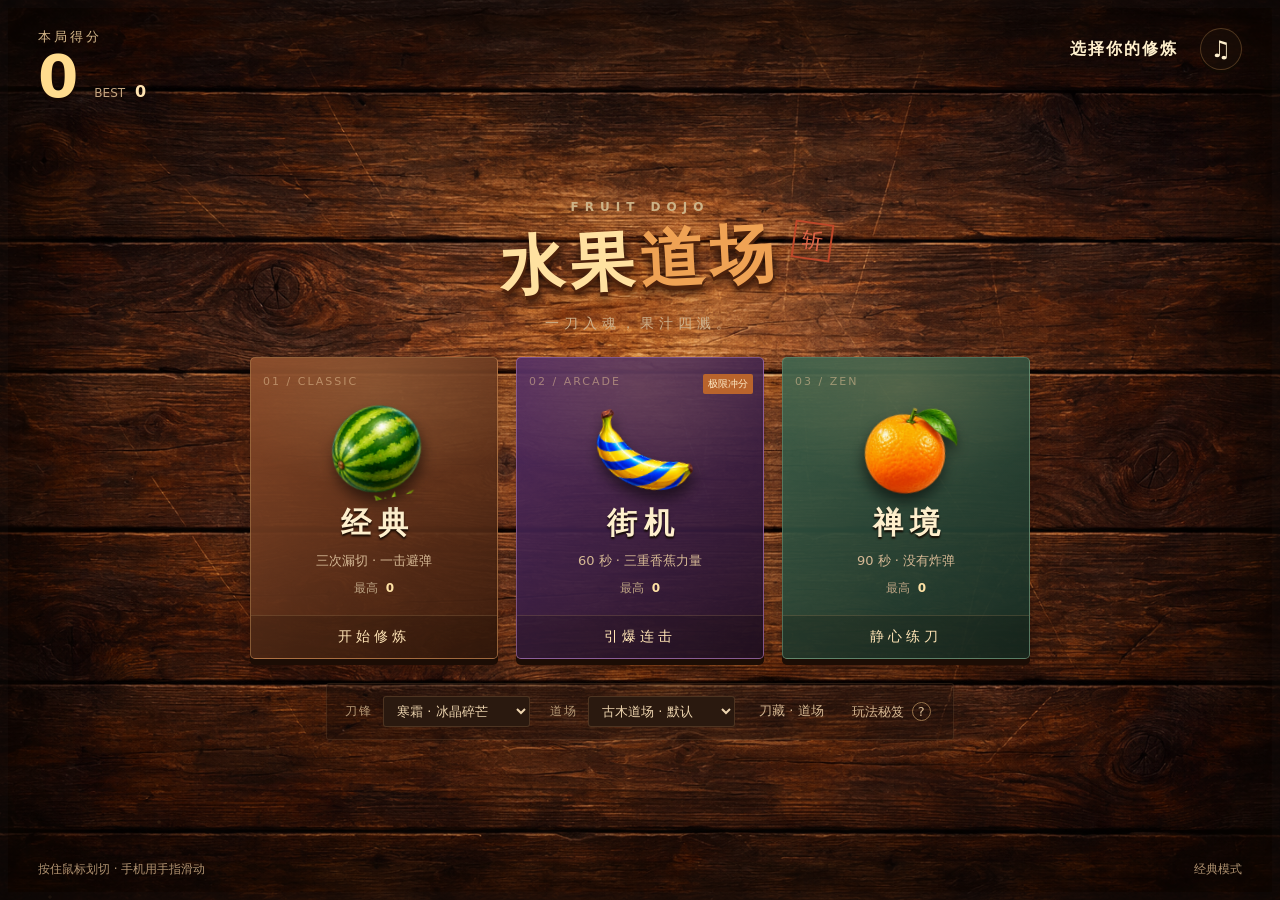
==== updates/6b03adf54bd982f2/index.html @ 69e83994 "Expand cosmetic collection and add verified offline resource updates" ====
<!doctype html>
<html lang="zh-CN">
<head>
  <meta charset="UTF-8">
  <meta name="viewport" content="width=device-width, initial-scale=1, viewport-fit=cover">
  <meta name="theme-color" content="#28150e">
  <title>水果道场 · Classic / Arcade / Zen</title>
  <meta name="description" content="经典、街机、禅境三种划切玩法。叠加冰冻、双倍和狂热香蕉，触发 Blitz，在石榴连斩中挑战最高分。">
  <link rel="icon" type="image/svg+xml" href="data:image/svg+xml,%3Csvg xmlns='http://www.w3.org/2000/svg' viewBox='0 0 64 64'%3E%3Ccircle cx='32' cy='32' r='28' fill='%233d8236'/%3E%3Cpath d='M8 34h48a24 24 0 0 1-48 0' fill='%23ef4b45' stroke='%23c8ed9b' stroke-width='4'/%3E%3Cpath d='m23 42 2 4m11-4 2 4' stroke='%2325140d' stroke-width='3'/%3E%3C/svg%3E">
  <link rel="stylesheet" href="style.css?v=2">
  <script defer src="engine.js?v=2"></script>
  <script defer src="game.js?v=2"></script>
</head>
<body>
<main id="dojo" data-background="wood">
  <canvas id="game" aria-label="水果划切游戏区域"></canvas>
  <div class="effect-wash" aria-hidden="true"></div>
  <header class="hud">
    <div class="scorebox"><span class="eyebrow">本局得分</span><strong id="score">0</strong><span class="best">BEST <b id="best">0</b></span></div>
    <div class="hud-right"><div id="status" class="status">选择你的修炼</div><button id="sound" class="icon-button" aria-label="关闭声音">♫</button><button id="pause" class="icon-button" aria-label="暂停游戏" hidden>Ⅱ</button></div>
  </header>
  <div id="effects" class="effects" hidden>
    <div id="effect-double" class="effect double" hidden><span>×2 双倍</span><b>8s</b></div>
    <div id="effect-freeze" class="effect freeze" hidden><span>❄ 冰冻</span><b>8s</b></div>
    <div id="effect-frenzy" class="effect frenzy" hidden><span>♨ 狂热</span><b>8s</b></div>
  </div>
  <div id="blitz" class="blitz" hidden><b>BLITZ</b><span>持续连击，保持火力</span></div>
  <div id="bossHint" class="boss-hint" hidden></div>
  <div id="centerMessage" aria-live="polite"></div>

  <section id="menu" class="menu" aria-label="选择游戏模式">
    <div class="brand"><span class="seal">斩</span><p class="kicker">FRUIT DOJO</p><h1>水果<span>道场</span></h1><p class="intro">一刀入魂，果汁四溅。</p></div>
    <div class="modes">
      <button id="classic" class="mode classic"><span class="mode-number">01 / CLASSIC</span><i class="mode-fruit melon" aria-hidden="true"></i><span class="mode-title">经典</span><span class="mode-copy">三次漏切 · 一击避弹</span><span class="mode-best">最高 <b id="best-classic">0</b></span><span class="mode-tag">开始修炼</span></button>
      <button id="arcade" class="mode arcade"><span class="mode-number">02 / ARCADE</span><span class="hot-tag">极限冲分</span><i class="mode-fruit banana" aria-hidden="true"></i><span class="mode-title">街机</span><span class="mode-copy">60 秒 · 三重香蕉力量</span><span class="mode-best">最高 <b id="best-arcade">0</b></span><span class="mode-tag">引爆连击</span></button>
      <button id="zen" class="mode zen"><span class="mode-number">03 / ZEN</span><i class="mode-fruit orange" aria-hidden="true"></i><span class="mode-title">禅境</span><span class="mode-copy">90 秒 · 没有炸弹</span><span class="mode-best">最高 <b id="best-zen">0</b></span><span class="mode-tag">静心练刀</span></button>
    </div>
    <div class="loadout"><label>刀锋<select id="blade"><option value="frost">寒霜 · 冰晶碎芒</option><option value="ember">赤焰 · 烈火流星</option><option value="violet">紫电 · 闪电裂隙</option><option value="rainbow">虹光 · 七彩流刃</option></select></label><label>道场<select id="background"><option value="wood">古木道场 · 默认</option><option value="night">月下竹境</option><option value="storm">雷霆天宫</option></select></label><button id="wardrobeButton" class="help-button">刀藏 · 道场</button><button id="updateGame" class="help-button" hidden>检查更新</button><button id="help" class="help-button">玩法秘笈 <span>?</span></button></div>
    <p id="loadStatus" role="status" class="load-status">正在准备水果…</p>
  </section>

  <section id="overlay" class="overlay" hidden aria-label="游戏结算与暂停">
    <div class="result"><p id="resultLabel" class="kicker">修炼结束</p><h2 id="resultTitle">再来一刀</h2><div id="resultScore" class="result-score">0</div><p id="resultDetail">个人最佳 0</p>
      <div id="resultStats" class="result-stats"><div><b id="cutStat">0</b><span>切中水果</span></div><div><b id="comboStat">0</b><span>最高连击</span></div><div><b id="criticalStat">0</b><span>暴击次数</span></div><div><b id="bossStat">0</b><span>石榴连斩</span></div></div>
      <div id="awards" class="awards"></div><div class="result-actions"><button id="again" class="primary">再来一局</button><button id="home" class="secondary">回到道场</button></div>
    </div>
  </section>
  <footer><span id="footerTip">按住鼠标划切 · 手机用手指滑动</span><span id="footerMode">经典模式</span></footer>
</main>

<dialog id="guide" class="guide">
  <div class="guide-head"><div><p class="kicker">THE ART OF SLICING</p><h2>玩法秘笈</h2></div><button id="closeGuide" class="icon-button" aria-label="关闭玩法秘笈">×</button></div>
  <p class="guide-intro">按住鼠标或用手指滑动，一次划切至少 3 个水果即可获得连击奖励。空格 / Esc 暂停。</p>
  <div class="guide-modes"><p><b>经典</b> 无时间限制。三次漏切或切中炸弹后结束。</p><p><b>街机</b> 60 秒冲分，炸弹扣 10 分并清除所有增益。最后出现石榴，快速往返划切！</p><p><b>禅境</b> 90 秒自由练刀，没有炸弹和随机暴击，专心练习连击。</p></div>
  <div class="power-guide"><div><i class="special-icon double" aria-hidden="true"></i><b>双倍得分</b><span>水果、暴击和连击奖励翻倍</span></div><div><i class="special-icon freeze" aria-hidden="true"></i><b>冰冻时间</b><span>水果和倒计时一起慢下来</span></div><div><i class="special-icon frenzy" aria-hidden="true"></i><b>水果狂热</b><span>密集水果雨，暂时没有炸弹</span></div></div>
  <div class="fruit-guide"><b>果实赏金 · 11 种水果</b><p>苹果 / 橙子 / 柠檬 2 分 · 西瓜 / 草莓 / 梨 3 分<br>猕猴桃 / 蜜桃 4 分 · 菠萝 / 葡萄 5 分 · 火龙果 6 分</p><p>一刀切中 3 个以上水果，额外获得这刀的基础分；同刀包含至少 3 种水果，再奖励每种 3 分，触发「缤纷连击」。双倍香蕉也会加倍这些奖励。</p></div>
  <p class="guide-foot">香蕉持续 8 秒，可叠加。街机连续做出连击，依次触发 BLITZ、SUPER BLITZ、MEGA BLITZ；6 秒没有连击则重置。暴击额外 +10 分。经典前 15 秒没有炸弹，随后逐渐加速。新计分独立记录最高分，旧版纪录仍保存在浏览器中。</p>
</dialog>
<dialog id="wardrobe" class="wardrobe"><div class="guide-head"><div><p class="kicker">THE COLLECTION</p><h2>刀藏与道场</h2></div><button id="closeWardrobe" class="icon-button" aria-label="关闭外观收藏">×</button></div><p>随心搭配 · 全部免费 · 外观不改变计分</p><h3>十柄刀锋</h3><div id="bladeCards" class="cosmetic-grid"></div><h3>六方天地</h3><div id="backgroundCards" class="cosmetic-grid dojo-grid"></div></dialog></body>
</html>
---- updates/6b03adf54bd982f2/style.css ----
:root { color-scheme:dark; font-family:system-ui,-apple-system,"Microsoft YaHei",sans-serif; color:#fff0cd; background:#170c08; }
* { box-sizing:border-box; }
body { margin:0; overflow:hidden; }
button,select { font:inherit; color:inherit; cursor:pointer; touch-action:manipulation; }
button:focus-visible,select:focus-visible { outline:3px solid #ffe1a0; outline-offset:4px; }
[hidden] { display:none!important; }
#dojo { position:relative; width:100%; height:100dvh; min-height:440px; overflow:hidden; background:#3f2415 url('wood.png') center/cover; }
#dojo::after { content:""; position:absolute; inset:0; pointer-events:none; box-shadow:inset 0 0 120px 15px #100700bb; border:8px solid #140b0877; z-index:1; }
#dojo[data-background="night"] { background:#0b1b29 url('night.png') center/cover; }
#dojo[data-background="storm"] { background:#180b30 url('storm.png') center/cover; }
#dojo[data-background="night"]::after { box-shadow:inset 0 0 90px #06121b99; border-color:#83e6e522; }
#dojo[data-background="storm"]::after { box-shadow:inset 0 0 90px #180b3099; border-color:#d69cff33; }
.fruit-guide { margin-top:20px; padding:14px 16px; background:#10090355; border-left:2px solid #dbad62; font-size:13px; line-height:1.8; }
.fruit-guide b { color:#ffde95; }.fruit-guide p { margin:6px 0; }
canvas { position:absolute; inset:0; width:100%; height:100%; touch-action:none; user-select:none; z-index:2; }
.effect-wash { position:absolute; inset:0; z-index:1; pointer-events:none; transition:background .5s,box-shadow .5s; }
[data-freeze="true"] .effect-wash { background:#219cda16; box-shadow:inset 0 0 100px 35px #72dfff77; }
[data-frenzy="true"] .effect-wash { box-shadow:inset 0 0 130px 25px #ff691355; }
[data-freeze="true"][data-frenzy="true"] .effect-wash { box-shadow:inset 0 0 110px 35px #7fa7ff77; }
.hud { position:absolute; top:28px; left:38px; right:38px; display:flex; justify-content:space-between; align-items:flex-start; z-index:4; pointer-events:none; text-shadow:0 3px 2px #170904; }
.scorebox { display:grid; grid-template-columns:auto auto; gap:0 16px; }
.eyebrow { grid-column:1/-1; font-size:13px; letter-spacing:3px; color:#d5b88a; }
.scorebox strong { font-size:58px; font-weight:900; line-height:1.1; font-variant-numeric:tabular-nums; color:#ffdc8e; }
.best { align-self:end; padding-bottom:9px; font-size:12px; color:#c6a680; }
.best b { margin-left:6px; color:#ffe4b2; font-size:16px; }
.hud-right { display:flex; gap:12px; align-items:center; }
.status { font-size:16px; font-weight:700; letter-spacing:2px; margin-right:10px; }
.status.danger { color:#ff8665; }
.icon-button { pointer-events:auto; width:42px; height:42px; border:1px solid #a77b4666; border-radius:50%; background:#1b100999; font-size:23px; box-shadow:0 3px 0 #110903; }
.icon-button:hover { background:#6d4125; }
.menu { position:absolute; z-index:3; inset:0; display:flex; flex-direction:column; align-items:center; justify-content:center; padding:90px 20px 50px; gap:24px; overflow:auto; }
.brand { position:relative; text-align:center; }
.kicker { font-size:12px; font-weight:700; letter-spacing:6px; color:#cdb387; margin:0 0 10px; }
.seal { position:absolute; top:22px; right:-52px; transform:rotate(8deg); border:2px solid #c0482a; color:#df6547; font-family:serif; font-size:21px; padding:3px 7px; }
h1 { font-family:"Noto Serif SC",serif; font-size:clamp(44px,5vw,68px); font-weight:900; margin:0; letter-spacing:6px; line-height:1.15; color:#ffe1a0; text-shadow:0 4px 0 #4d220c,0 7px 10px #160803; transform:rotate(-3deg); }
h1 span { color:#efa254; }
.intro { font-size:14px; letter-spacing:5px; color:#cdb18c; margin:17px 0 0; }
.modes { display:grid; grid-template-columns:repeat(3,1fr); gap:18px; width:min(780px,100%); }
.mode { position:relative; display:flex; flex-direction:column; align-items:center; overflow:hidden; min-height:282px; border:1px solid #dda26377; border-radius:5px; padding:17px 12px 0; background:linear-gradient(140deg,#8b4b2af0,#371a0ce8); box-shadow:0 6px 0 #1c0d05,0 12px 20px #11070455; transition:transform .2s,filter .2s,border-color .2s; }
.mode::before { content:""; position:absolute; top:-80px; left:-20%; right:-20%; height:220px; background:radial-gradient(ellipse,#ffd18a24,transparent 65%); pointer-events:none; }
.mode:hover:not(:disabled) { transform:translateY(-6px); filter:brightness(1.15); border-color:#ffcc85; }
.mode:active:not(:disabled) { transform:translateY(1px); }
.mode:disabled { cursor:wait; opacity:.75; }
.arcade { background:linear-gradient(140deg,#522c64ee,#231126ee); border-color:#c18bd288; }
.zen { background:linear-gradient(140deg,#3c624cee,#172d24ee); border-color:#8ab69477; }
.mode-number { align-self:flex-start; font-size:11px; letter-spacing:2px; color:#e5c39a88; }
.hot-tag { position:absolute; right:10px; top:16px; font-size:10px; padding:3px 5px; background:#b9642c; color:#ffeac5; border-radius:2px; }
.mode-fruit { width:105px; height:100px; margin:12px 0 3px; background-image:url('fruits.png'); background-size:315px 210px; background-repeat:no-repeat; display:block; filter:drop-shadow(0 9px 7px #0008); transform:rotate(-12deg); transition:transform .3s; }
.mode:hover .mode-fruit { transform:rotate(5deg) scale(1.08); }
.mode-fruit.melon { background-position:0 0; }
.mode-fruit.orange { background-position:-105px 0; transform:rotate(10deg); }
.mode-fruit.banana { background-image:url('specials.png'); background-size:210px 210px; background-position:0 0; transform:rotate(-9deg); }
.mode-title { font-family:"Noto Serif SC",serif; font-weight:900; font-size:30px; letter-spacing:7px; margin-left:7px; text-shadow:0 2px 2px #140900; }
.mode-copy { font-size:13px; color:#d5b894; margin:8px 0 10px; }
.mode-best { font-size:12px; color:#bca383; margin-bottom:18px; }
.mode-best b { color:#ffe2a5; margin-left:4px; }
.mode-tag { font-size:14px; letter-spacing:4px; border-top:1px solid #e3b47930; width:calc(100% + 24px); padding:12px 0; margin-top:auto; background:#0d060530; color:#ffe4b5; }
.loadout { display:flex; align-items:center; gap:20px; padding:12px 18px; background:#160c0866; border:1px solid #ad805630; border-radius:3px; }
.loadout label { display:flex; align-items:center; gap:10px; font-size:12px; letter-spacing:2px; color:#b99c78; }
select { background:#2a190f; border:1px solid #ab805344; border-radius:3px; padding:6px 25px 6px 9px; font-size:13px; color:#eed5af; }
.help-button { background:none; border:0; padding:0 4px; font-size:13px; color:#d6b892; }
.help-button span { display:inline-grid; place-items:center; margin-left:4px; width:19px; height:19px; border:1px solid #99744b; border-radius:50%; }
.load-status { position:absolute; bottom:52px; font-size:13px; color:#f7cf8a; }
footer { position:absolute; z-index:3; left:38px; right:38px; bottom:22px; display:flex; justify-content:space-between; color:#b09270; font-size:12px; pointer-events:none; }
.effects { position:absolute; top:115px; left:38px; display:flex; flex-direction:column; gap:8px; z-index:3; pointer-events:none; }
.effect { --remaining:100%; position:relative; overflow:hidden; display:flex; gap:18px; justify-content:space-between; min-width:132px; padding:9px 12px 12px; font-size:14px; font-weight:700; background:#0f131ac7; border:1px solid currentColor; border-radius:3px; }
.effect::after,.blitz::after { content:""; position:absolute; bottom:0; left:0; width:var(--remaining); height:3px; background:currentColor; }
.effect.double { color:#94baff; }.effect.freeze { color:#9ae5ff; }.effect.frenzy { color:#ffad74; }
.effect b { font-variant-numeric:tabular-nums; font-size:12px; }
.blitz { --remaining:100%; position:absolute; right:38px; top:100px; z-index:3; display:flex; flex-direction:column; text-align:right; color:#ffad70; padding-bottom:8px; }
.blitz b { font-style:italic; font-size:25px; text-shadow:0 3px #441406; }.blitz span { font-size:11px; margin-top:3px; }
.boss-hint { position:absolute; bottom:75px; left:0; right:0; text-align:center; color:#ffbbcb; font-weight:700; letter-spacing:2px; z-index:4; font-size:16px; pointer-events:none; }
#centerMessage { position:absolute; z-index:5; top:32%; left:0; right:0; text-align:center; font-weight:900; font-size:clamp(27px,4.5vw,58px); text-shadow:0 4px 0 #311306; color:#ffdd80; pointer-events:none; white-space:pre-line; }
.pop { animation:pop .3s ease-out; }
@keyframes pop { from { transform:scale(1.3); opacity:0; } to { transform:scale(1); opacity:1; } }
.overlay { position:absolute; inset:0; z-index:6; background:#170a07ca; backdrop-filter:blur(5px); display:grid; place-items:center; overflow:auto; padding:25px 15px; }
.result { text-align:center; width:min(490px,94vw); padding:30px 22px; border-top:2px solid #bd8949; border-bottom:2px solid #bd8949; background:radial-gradient(ellipse,#63391b80,transparent); }
.result h2 { font-family:"Noto Serif SC",serif; font-size:32px; margin:12px 0 0; color:#ffe4ae; }
.result-score { font-size:88px; color:#ffd46b; font-weight:900; line-height:1.2; }
#resultDetail { margin:0 0 18px; color:#ceb086; font-size:14px; }
.result-stats { display:grid; grid-template-columns:repeat(4,1fr); border-block:1px solid #a8784333; padding:14px 0; gap:5px; }
.result-stats div { display:flex; flex-direction:column; gap:3px; }.result-stats b { font-size:23px; }.result-stats span { font-size:11px; color:#bca080; }
.awards { display:flex; justify-content:center; gap:24px; margin:14px 0; }.award { display:flex; flex-direction:column; font-size:12px; gap:3px; color:#cbb18a; }.award b { font-size:17px; color:#f5c36c; }
.result-actions { display:flex; justify-content:center; gap:12px; margin-top:22px; }
.primary,.secondary { border-radius:3px; border:1px solid #c58947; padding:12px 23px; font-weight:700; box-shadow:0 4px 0 #160a05; }
.primary { background:#a65724; }.secondary { background:#302014; }.primary:hover,.secondary:hover { filter:brightness(1.25); }
.guide { width:min(660px,94vw); max-height:90dvh; border:1px solid #c08a4f; border-radius:5px; padding:28px; background:#25170f; color:#ead5b3; box-shadow:0 20px 70px #000a; }
.guide::backdrop { background:#100703bb; backdrop-filter:blur(5px); }.guide-head { display:flex; justify-content:space-between; align-items:center; }
.guide h2 { font-family:"Noto Serif SC",serif; color:#ffe1a0; font-size:28px; margin:0; }
.guide-intro,.guide-modes p { font-size:14px; line-height:1.8; }.guide-intro { color:#bfa889; }.guide-modes b { color:#f6ca88; margin-right:12px; }
.power-guide { display:grid; grid-template-columns:repeat(3,1fr); gap:12px; border-block:1px solid #b98b4f33; padding:15px 0; }
.power-guide div { display:flex; align-items:center; flex-direction:column; gap:6px; text-align:center; }.power-guide b { font-size:14px; }.power-guide span { font-size:12px; line-height:1.5; color:#bda484; }
.special-icon { display:block; width:72px; height:72px; background-image:url('specials.png'); background-size:144px 144px; background-repeat:no-repeat; }
.special-icon.freeze { background-position:-72px 0; }.special-icon.frenzy { background-position:0 -72px; }
.guide-foot { color:#bda484; font-size:12px; line-height:1.8; margin-bottom:0; }
@media(max-height:720px) and (min-width:601px) { .menu { gap:18px; padding-top:74px; } h1 { font-size:54px; }.intro { margin-top:12px; }.mode { min-height:250px; }.mode-fruit { width:90px; height:85px; background-size:270px 180px; margin:7px 0 0; }.mode-fruit.orange { background-position:-90px 0; }.mode-fruit.banana { background-size:180px 180px; }.mode-title { font-size:27px; }.mode-copy { margin:7px 0; }.mode-best { margin-bottom:12px; }.loadout { padding:9px 15px; } }
@media(max-width:600px) { #dojo { min-height:440px; }.hud { top:18px; left:20px; right:20px; }.scorebox strong { font-size:40px; }.eyebrow { font-size:11px; }.hud-right { gap:8px; }.status { font-size:12px; letter-spacing:1px; margin-right:2px; }.icon-button { width:36px; height:36px; font-size:20px; }.menu { justify-content:center; gap:20px; padding:100px 14px 60px; } h1 { font-size:47px; letter-spacing:4px; }.intro { letter-spacing:3px; font-size:12px; }.seal { right:-35px; top:25px; font-size:17px; }.kicker { font-size:10px; letter-spacing:4px; }.modes { gap:9px; }.mode { min-height:238px; padding:12px 6px 0; }.mode-number { font-size:8px; letter-spacing:.5px; }.hot-tag { display:none; }.mode-fruit { width:76px; height:75px; background-size:228px 152px; margin:16px 0 5px; }.mode-fruit.orange { background-position:-76px 0; }.mode-fruit.banana { background-size:152px 152px; }.mode-title { font-size:25px; letter-spacing:4px; }.mode-copy { font-size:10px; margin:8px 0; white-space:nowrap; }.mode-best { font-size:10px; margin-bottom:14px; }.mode-tag { font-size:12px; letter-spacing:1px; width:calc(100% + 12px); padding:12px 0; }.loadout { flex-wrap:wrap; justify-content:center; gap:10px 14px; max-width:100%; padding:10px; }.loadout label { gap:6px; font-size:11px; letter-spacing:0; } select { font-size:12px; padding:6px; }.help-button { font-size:12px; } footer { left:20px; right:20px; bottom:18px; font-size:11px; } footer span:last-child { display:none; }.effects { top:98px; left:20px; }.effect { min-width:114px; font-size:12px; padding:7px 10px 10px; }.blitz { right:20px; top:94px; }.blitz b { font-size:19px; }.blitz span { font-size:10px; }.guide { padding:20px; }.power-guide { gap:8px; }.guide-intro,.guide-modes p { font-size:13px; }.result { padding:24px 15px; }.result-score { font-size:74px; }.result h2 { font-size:28px; }.boss-hint { font-size:13px; letter-spacing:0; } }
@media(max-height:540px) { .menu { padding:72px 14px 35px; gap:10px; justify-content:flex-start; }.brand .kicker,.intro,.seal { display:none; } h1 { font-size:35px; }.modes { max-width:650px; gap:12px; }.mode { min-height:145px; }.mode-fruit { position:absolute; left:12px; top:25px; width:64px; height:60px; background-size:192px 128px; margin:0; }.mode-fruit.orange { background-position:-64px 0; }.mode-fruit.banana { background-size:128px 128px; }.mode-title { font-size:22px; margin:18px 0 0 65px; }.mode-copy { font-size:10px; margin-left:65px; }.mode-best { font-size:10px; margin-bottom:8px; margin-left:65px; }.mode-tag { font-size:11px; padding:8px; }.hot-tag { display:none; }.loadout { padding:6px 12px; }.hud { top:14px; left:20px; right:20px; }.scorebox strong { font-size:33px; } footer { bottom:9px; }.result { padding:16px; }.result-score { font-size:55px; }.result h2 { font-size:23px; }.result-actions { margin-top:13px; }.result-stats { padding:9px 0; }.effects { top:90px; }.blitz { top:90px; } }
@media(prefers-reduced-motion:reduce) { *,*::before,*::after { animation:none!important; transition:none!important; } }

@media(pointer:coarse) { .overlay,.guide::backdrop { backdrop-filter:none; } }

#dojo[data-background="sakura"] {background:#201020 url('sakura.png') center/cover;}
#dojo[data-background="ocean"] {background:#071d30 url('ocean.png') center/cover;}
#dojo[data-background="lava"] {background:#241009 url('lava.png') center/cover;}
.wardrobe {width:min(850px,95vw);max-height:90dvh;overflow:auto;padding:26px;border:1px solid #b39362;border-radius:16px;background:linear-gradient(150deg,#28202e,#111820);color:#f8e9cb;}
.wardrobe::backdrop {background:#050810cc;}
.wardrobe h2 {margin:0;font-family:serif;font-size:28px;}.wardrobe>p {font-size:12px;color:#b8ad9e;}
.wardrobe h3 {font-size:14px;letter-spacing:3px;margin:25px 0 12px;}
.cosmetic-grid {display:grid;grid-template-columns:repeat(5,1fr);gap:10px;}
.cosmetic-card {height:100px;position:relative;overflow:hidden;border:1px solid #ffffff22;border-radius:10px;background:#ffffff06;color:#eadbc2;transition:transform .15s,border-color .15s;}
.cosmetic-card[aria-pressed="true"] {border:2px solid #ffe1a0;box-shadow:0 0 15px #f9cd6625;}
.cosmetic-card[aria-pressed="true"]::after {content:'✓';position:absolute;right:6px;top:4px;color:#ffe1a0;}
.cosmetic-card span {position:absolute;bottom:10px;left:0;right:0;font-size:12px;letter-spacing:2px;}
.blade-card i {position:absolute;top:33px;left:20%;width:60%;height:4px;border-radius:100%;transform:rotate(-26deg);background:#fff;box-shadow:0 0 8px 3px var(--blade-color),0 0 20px var(--blade-color);}
.blade-card[data-blade="rainbow"] i,.blade-card[data-blade="galaxy"] i {background:linear-gradient(90deg,#ff83ce,#9afaff,#ffe195);}
.blade-card[data-blade="ink"] i {height:8px;box-shadow:none;background:linear-gradient(90deg,transparent,#bbc9d7,#fff);}
.blade-card[data-blade="sakura"] i {border:2px dotted #ffb0d4;height:12px;}
.dojo-grid {grid-template-columns:repeat(3,1fr);}
.dojo-card {height:120px;background-size:cover;background-position:center;}
@media(max-width:600px) {.cosmetic-grid{grid-template-columns:repeat(2,1fr);}.dojo-grid{grid-template-columns:repeat(2,1fr);}.wardrobe{padding:18px;}.loadout{gap:8px;}}
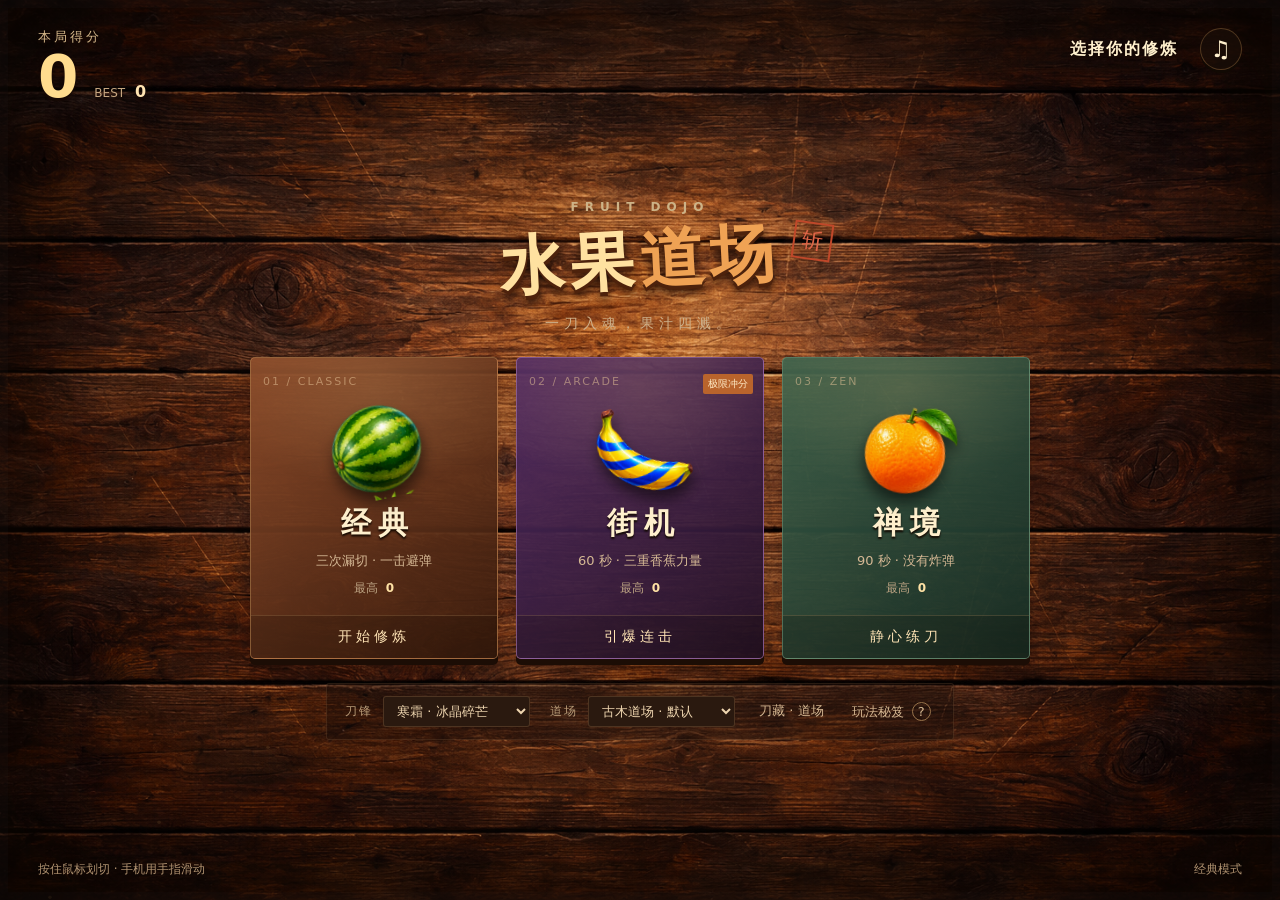
==== commit 311438ad: "Preserve exact resource bytes for update hash verification" ====
--- a/updates/6b03adf54bd982f2/index.html
+++ b/updates/6b03adf54bd982f2/index.html
@@ -1,60 +1,60 @@
-<!doctype html>
-<html lang="zh-CN">
-<head>
-  <meta charset="UTF-8">
-  <meta name="viewport" content="width=device-width, initial-scale=1, viewport-fit=cover">
-  <meta name="theme-color" content="#28150e">
-  <title>水果道场 · Classic / Arcade / Zen</title>
-  <meta name="description" content="经典、街机、禅境三种划切玩法。叠加冰冻、双倍和狂热香蕉，触发 Blitz，在石榴连斩中挑战最高分。">
-  <link rel="icon" type="image/svg+xml" href="data:image/svg+xml,%3Csvg xmlns='http://www.w3.org/2000/svg' viewBox='0 0 64 64'%3E%3Ccircle cx='32' cy='32' r='28' fill='%233d8236'/%3E%3Cpath d='M8 34h48a24 24 0 0 1-48 0' fill='%23ef4b45' stroke='%23c8ed9b' stroke-width='4'/%3E%3Cpath d='m23 42 2 4m11-4 2 4' stroke='%2325140d' stroke-width='3'/%3E%3C/svg%3E">
-  <link rel="stylesheet" href="style.css?v=2">
-  <script defer src="engine.js?v=2"></script>
-  <script defer src="game.js?v=2"></script>
-</head>
-<body>
-<main id="dojo" data-background="wood">
-  <canvas id="game" aria-label="水果划切游戏区域"></canvas>
-  <div class="effect-wash" aria-hidden="true"></div>
-  <header class="hud">
-    <div class="scorebox"><span class="eyebrow">本局得分</span><strong id="score">0</strong><span class="best">BEST <b id="best">0</b></span></div>
-    <div class="hud-right"><div id="status" class="status">选择你的修炼</div><button id="sound" class="icon-button" aria-label="关闭声音">♫</button><button id="pause" class="icon-button" aria-label="暂停游戏" hidden>Ⅱ</button></div>
-  </header>
-  <div id="effects" class="effects" hidden>
-    <div id="effect-double" class="effect double" hidden><span>×2 双倍</span><b>8s</b></div>
-    <div id="effect-freeze" class="effect freeze" hidden><span>❄ 冰冻</span><b>8s</b></div>
-    <div id="effect-frenzy" class="effect frenzy" hidden><span>♨ 狂热</span><b>8s</b></div>
-  </div>
-  <div id="blitz" class="blitz" hidden><b>BLITZ</b><span>持续连击，保持火力</span></div>
-  <div id="bossHint" class="boss-hint" hidden></div>
-  <div id="centerMessage" aria-live="polite"></div>
-
-  <section id="menu" class="menu" aria-label="选择游戏模式">
-    <div class="brand"><span class="seal">斩</span><p class="kicker">FRUIT DOJO</p><h1>水果<span>道场</span></h1><p class="intro">一刀入魂，果汁四溅。</p></div>
-    <div class="modes">
-      <button id="classic" class="mode classic"><span class="mode-number">01 / CLASSIC</span><i class="mode-fruit melon" aria-hidden="true"></i><span class="mode-title">经典</span><span class="mode-copy">三次漏切 · 一击避弹</span><span class="mode-best">最高 <b id="best-classic">0</b></span><span class="mode-tag">开始修炼</span></button>
-      <button id="arcade" class="mode arcade"><span class="mode-number">02 / ARCADE</span><span class="hot-tag">极限冲分</span><i class="mode-fruit banana" aria-hidden="true"></i><span class="mode-title">街机</span><span class="mode-copy">60 秒 · 三重香蕉力量</span><span class="mode-best">最高 <b id="best-arcade">0</b></span><span class="mode-tag">引爆连击</span></button>
-      <button id="zen" class="mode zen"><span class="mode-number">03 / ZEN</span><i class="mode-fruit orange" aria-hidden="true"></i><span class="mode-title">禅境</span><span class="mode-copy">90 秒 · 没有炸弹</span><span class="mode-best">最高 <b id="best-zen">0</b></span><span class="mode-tag">静心练刀</span></button>
-    </div>
-    <div class="loadout"><label>刀锋<select id="blade"><option value="frost">寒霜 · 冰晶碎芒</option><option value="ember">赤焰 · 烈火流星</option><option value="violet">紫电 · 闪电裂隙</option><option value="rainbow">虹光 · 七彩流刃</option></select></label><label>道场<select id="background"><option value="wood">古木道场 · 默认</option><option value="night">月下竹境</option><option value="storm">雷霆天宫</option></select></label><button id="wardrobeButton" class="help-button">刀藏 · 道场</button><button id="updateGame" class="help-button" hidden>检查更新</button><button id="help" class="help-button">玩法秘笈 <span>?</span></button></div>
-    <p id="loadStatus" role="status" class="load-status">正在准备水果…</p>
-  </section>
-
-  <section id="overlay" class="overlay" hidden aria-label="游戏结算与暂停">
-    <div class="result"><p id="resultLabel" class="kicker">修炼结束</p><h2 id="resultTitle">再来一刀</h2><div id="resultScore" class="result-score">0</div><p id="resultDetail">个人最佳 0</p>
-      <div id="resultStats" class="result-stats"><div><b id="cutStat">0</b><span>切中水果</span></div><div><b id="comboStat">0</b><span>最高连击</span></div><div><b id="criticalStat">0</b><span>暴击次数</span></div><div><b id="bossStat">0</b><span>石榴连斩</span></div></div>
-      <div id="awards" class="awards"></div><div class="result-actions"><button id="again" class="primary">再来一局</button><button id="home" class="secondary">回到道场</button></div>
-    </div>
-  </section>
-  <footer><span id="footerTip">按住鼠标划切 · 手机用手指滑动</span><span id="footerMode">经典模式</span></footer>
-</main>
-
-<dialog id="guide" class="guide">
-  <div class="guide-head"><div><p class="kicker">THE ART OF SLICING</p><h2>玩法秘笈</h2></div><button id="closeGuide" class="icon-button" aria-label="关闭玩法秘笈">×</button></div>
-  <p class="guide-intro">按住鼠标或用手指滑动，一次划切至少 3 个水果即可获得连击奖励。空格 / Esc 暂停。</p>
-  <div class="guide-modes"><p><b>经典</b> 无时间限制。三次漏切或切中炸弹后结束。</p><p><b>街机</b> 60 秒冲分，炸弹扣 10 分并清除所有增益。最后出现石榴，快速往返划切！</p><p><b>禅境</b> 90 秒自由练刀，没有炸弹和随机暴击，专心练习连击。</p></div>
-  <div class="power-guide"><div><i class="special-icon double" aria-hidden="true"></i><b>双倍得分</b><span>水果、暴击和连击奖励翻倍</span></div><div><i class="special-icon freeze" aria-hidden="true"></i><b>冰冻时间</b><span>水果和倒计时一起慢下来</span></div><div><i class="special-icon frenzy" aria-hidden="true"></i><b>水果狂热</b><span>密集水果雨，暂时没有炸弹</span></div></div>
-  <div class="fruit-guide"><b>果实赏金 · 11 种水果</b><p>苹果 / 橙子 / 柠檬 2 分 · 西瓜 / 草莓 / 梨 3 分<br>猕猴桃 / 蜜桃 4 分 · 菠萝 / 葡萄 5 分 · 火龙果 6 分</p><p>一刀切中 3 个以上水果，额外获得这刀的基础分；同刀包含至少 3 种水果，再奖励每种 3 分，触发「缤纷连击」。双倍香蕉也会加倍这些奖励。</p></div>
-  <p class="guide-foot">香蕉持续 8 秒，可叠加。街机连续做出连击，依次触发 BLITZ、SUPER BLITZ、MEGA BLITZ；6 秒没有连击则重置。暴击额外 +10 分。经典前 15 秒没有炸弹，随后逐渐加速。新计分独立记录最高分，旧版纪录仍保存在浏览器中。</p>
-</dialog>
-<dialog id="wardrobe" class="wardrobe"><div class="guide-head"><div><p class="kicker">THE COLLECTION</p><h2>刀藏与道场</h2></div><button id="closeWardrobe" class="icon-button" aria-label="关闭外观收藏">×</button></div><p>随心搭配 · 全部免费 · 外观不改变计分</p><h3>十柄刀锋</h3><div id="bladeCards" class="cosmetic-grid"></div><h3>六方天地</h3><div id="backgroundCards" class="cosmetic-grid dojo-grid"></div></dialog></body>
-</html>
+<!doctype html>
+<html lang="zh-CN">
+<head>
+  <meta charset="UTF-8">
+  <meta name="viewport" content="width=device-width, initial-scale=1, viewport-fit=cover">
+  <meta name="theme-color" content="#28150e">
+  <title>水果道场 · Classic / Arcade / Zen</title>
+  <meta name="description" content="经典、街机、禅境三种划切玩法。叠加冰冻、双倍和狂热香蕉，触发 Blitz，在石榴连斩中挑战最高分。">
+  <link rel="icon" type="image/svg+xml" href="data:image/svg+xml,%3Csvg xmlns='http://www.w3.org/2000/svg' viewBox='0 0 64 64'%3E%3Ccircle cx='32' cy='32' r='28' fill='%233d8236'/%3E%3Cpath d='M8 34h48a24 24 0 0 1-48 0' fill='%23ef4b45' stroke='%23c8ed9b' stroke-width='4'/%3E%3Cpath d='m23 42 2 4m11-4 2 4' stroke='%2325140d' stroke-width='3'/%3E%3C/svg%3E">
+  <link rel="stylesheet" href="style.css?v=2">
+  <script defer src="engine.js?v=2"></script>
+  <script defer src="game.js?v=2"></script>
+</head>
+<body>
+<main id="dojo" data-background="wood">
+  <canvas id="game" aria-label="水果划切游戏区域"></canvas>
+  <div class="effect-wash" aria-hidden="true"></div>
+  <header class="hud">
+    <div class="scorebox"><span class="eyebrow">本局得分</span><strong id="score">0</strong><span class="best">BEST <b id="best">0</b></span></div>
+    <div class="hud-right"><div id="status" class="status">选择你的修炼</div><button id="sound" class="icon-button" aria-label="关闭声音">♫</button><button id="pause" class="icon-button" aria-label="暂停游戏" hidden>Ⅱ</button></div>
+  </header>
+  <div id="effects" class="effects" hidden>
+    <div id="effect-double" class="effect double" hidden><span>×2 双倍</span><b>8s</b></div>
+    <div id="effect-freeze" class="effect freeze" hidden><span>❄ 冰冻</span><b>8s</b></div>
+    <div id="effect-frenzy" class="effect frenzy" hidden><span>♨ 狂热</span><b>8s</b></div>
+  </div>
+  <div id="blitz" class="blitz" hidden><b>BLITZ</b><span>持续连击，保持火力</span></div>
+  <div id="bossHint" class="boss-hint" hidden></div>
+  <div id="centerMessage" aria-live="polite"></div>
+
+  <section id="menu" class="menu" aria-label="选择游戏模式">
+    <div class="brand"><span class="seal">斩</span><p class="kicker">FRUIT DOJO</p><h1>水果<span>道场</span></h1><p class="intro">一刀入魂，果汁四溅。</p></div>
+    <div class="modes">
+      <button id="classic" class="mode classic"><span class="mode-number">01 / CLASSIC</span><i class="mode-fruit melon" aria-hidden="true"></i><span class="mode-title">经典</span><span class="mode-copy">三次漏切 · 一击避弹</span><span class="mode-best">最高 <b id="best-classic">0</b></span><span class="mode-tag">开始修炼</span></button>
+      <button id="arcade" class="mode arcade"><span class="mode-number">02 / ARCADE</span><span class="hot-tag">极限冲分</span><i class="mode-fruit banana" aria-hidden="true"></i><span class="mode-title">街机</span><span class="mode-copy">60 秒 · 三重香蕉力量</span><span class="mode-best">最高 <b id="best-arcade">0</b></span><span class="mode-tag">引爆连击</span></button>
+      <button id="zen" class="mode zen"><span class="mode-number">03 / ZEN</span><i class="mode-fruit orange" aria-hidden="true"></i><span class="mode-title">禅境</span><span class="mode-copy">90 秒 · 没有炸弹</span><span class="mode-best">最高 <b id="best-zen">0</b></span><span class="mode-tag">静心练刀</span></button>
+    </div>
+    <div class="loadout"><label>刀锋<select id="blade"><option value="frost">寒霜 · 冰晶碎芒</option><option value="ember">赤焰 · 烈火流星</option><option value="violet">紫电 · 闪电裂隙</option><option value="rainbow">虹光 · 七彩流刃</option></select></label><label>道场<select id="background"><option value="wood">古木道场 · 默认</option><option value="night">月下竹境</option><option value="storm">雷霆天宫</option></select></label><button id="wardrobeButton" class="help-button">刀藏 · 道场</button><button id="updateGame" class="help-button" hidden>检查更新</button><button id="help" class="help-button">玩法秘笈 <span>?</span></button></div>
+    <p id="loadStatus" role="status" class="load-status">正在准备水果…</p>
+  </section>
+
+  <section id="overlay" class="overlay" hidden aria-label="游戏结算与暂停">
+    <div class="result"><p id="resultLabel" class="kicker">修炼结束</p><h2 id="resultTitle">再来一刀</h2><div id="resultScore" class="result-score">0</div><p id="resultDetail">个人最佳 0</p>
+      <div id="resultStats" class="result-stats"><div><b id="cutStat">0</b><span>切中水果</span></div><div><b id="comboStat">0</b><span>最高连击</span></div><div><b id="criticalStat">0</b><span>暴击次数</span></div><div><b id="bossStat">0</b><span>石榴连斩</span></div></div>
+      <div id="awards" class="awards"></div><div class="result-actions"><button id="again" class="primary">再来一局</button><button id="home" class="secondary">回到道场</button></div>
+    </div>
+  </section>
+  <footer><span id="footerTip">按住鼠标划切 · 手机用手指滑动</span><span id="footerMode">经典模式</span></footer>
+</main>
+
+<dialog id="guide" class="guide">
+  <div class="guide-head"><div><p class="kicker">THE ART OF SLICING</p><h2>玩法秘笈</h2></div><button id="closeGuide" class="icon-button" aria-label="关闭玩法秘笈">×</button></div>
+  <p class="guide-intro">按住鼠标或用手指滑动，一次划切至少 3 个水果即可获得连击奖励。空格 / Esc 暂停。</p>
+  <div class="guide-modes"><p><b>经典</b> 无时间限制。三次漏切或切中炸弹后结束。</p><p><b>街机</b> 60 秒冲分，炸弹扣 10 分并清除所有增益。最后出现石榴，快速往返划切！</p><p><b>禅境</b> 90 秒自由练刀，没有炸弹和随机暴击，专心练习连击。</p></div>
+  <div class="power-guide"><div><i class="special-icon double" aria-hidden="true"></i><b>双倍得分</b><span>水果、暴击和连击奖励翻倍</span></div><div><i class="special-icon freeze" aria-hidden="true"></i><b>冰冻时间</b><span>水果和倒计时一起慢下来</span></div><div><i class="special-icon frenzy" aria-hidden="true"></i><b>水果狂热</b><span>密集水果雨，暂时没有炸弹</span></div></div>
+  <div class="fruit-guide"><b>果实赏金 · 11 种水果</b><p>苹果 / 橙子 / 柠檬 2 分 · 西瓜 / 草莓 / 梨 3 分<br>猕猴桃 / 蜜桃 4 分 · 菠萝 / 葡萄 5 分 · 火龙果 6 分</p><p>一刀切中 3 个以上水果，额外获得这刀的基础分；同刀包含至少 3 种水果，再奖励每种 3 分，触发「缤纷连击」。双倍香蕉也会加倍这些奖励。</p></div>
+  <p class="guide-foot">香蕉持续 8 秒，可叠加。街机连续做出连击，依次触发 BLITZ、SUPER BLITZ、MEGA BLITZ；6 秒没有连击则重置。暴击额外 +10 分。经典前 15 秒没有炸弹，随后逐渐加速。新计分独立记录最高分，旧版纪录仍保存在浏览器中。</p>
+</dialog>
+<dialog id="wardrobe" class="wardrobe"><div class="guide-head"><div><p class="kicker">THE COLLECTION</p><h2>刀藏与道场</h2></div><button id="closeWardrobe" class="icon-button" aria-label="关闭外观收藏">×</button></div><p>随心搭配 · 全部免费 · 外观不改变计分</p><h3>十柄刀锋</h3><div id="bladeCards" class="cosmetic-grid"></div><h3>六方天地</h3><div id="backgroundCards" class="cosmetic-grid dojo-grid"></div></dialog></body>
+</html>
--- a/updates/6b03adf54bd982f2/style.css
+++ b/updates/6b03adf54bd982f2/style.css
@@ -1,122 +1,122 @@
-
-:root { color-scheme:dark; font-family:system-ui,-apple-system,"Microsoft YaHei",sans-serif; color:#fff0cd; background:#170c08; }
-* { box-sizing:border-box; }
-body { margin:0; overflow:hidden; }
-button,select { font:inherit; color:inherit; cursor:pointer; touch-action:manipulation; }
-button:focus-visible,select:focus-visible { outline:3px solid #ffe1a0; outline-offset:4px; }
-[hidden] { display:none!important; }
-#dojo { position:relative; width:100%; height:100dvh; min-height:440px; overflow:hidden; background:#3f2415 url('wood.png') center/cover; }
-#dojo::after { content:""; position:absolute; inset:0; pointer-events:none; box-shadow:inset 0 0 120px 15px #100700bb; border:8px solid #140b0877; z-index:1; }
-#dojo[data-background="night"] { background:#0b1b29 url('night.png') center/cover; }
-#dojo[data-background="storm"] { background:#180b30 url('storm.png') center/cover; }
-#dojo[data-background="night"]::after { box-shadow:inset 0 0 90px #06121b99; border-color:#83e6e522; }
-#dojo[data-background="storm"]::after { box-shadow:inset 0 0 90px #180b3099; border-color:#d69cff33; }
-.fruit-guide { margin-top:20px; padding:14px 16px; background:#10090355; border-left:2px solid #dbad62; font-size:13px; line-height:1.8; }
-.fruit-guide b { color:#ffde95; }.fruit-guide p { margin:6px 0; }
-canvas { position:absolute; inset:0; width:100%; height:100%; touch-action:none; user-select:none; z-index:2; }
-.effect-wash { position:absolute; inset:0; z-index:1; pointer-events:none; transition:background .5s,box-shadow .5s; }
-[data-freeze="true"] .effect-wash { background:#219cda16; box-shadow:inset 0 0 100px 35px #72dfff77; }
-[data-frenzy="true"] .effect-wash { box-shadow:inset 0 0 130px 25px #ff691355; }
-[data-freeze="true"][data-frenzy="true"] .effect-wash { box-shadow:inset 0 0 110px 35px #7fa7ff77; }
-.hud { position:absolute; top:28px; left:38px; right:38px; display:flex; justify-content:space-between; align-items:flex-start; z-index:4; pointer-events:none; text-shadow:0 3px 2px #170904; }
-.scorebox { display:grid; grid-template-columns:auto auto; gap:0 16px; }
-.eyebrow { grid-column:1/-1; font-size:13px; letter-spacing:3px; color:#d5b88a; }
-.scorebox strong { font-size:58px; font-weight:900; line-height:1.1; font-variant-numeric:tabular-nums; color:#ffdc8e; }
-.best { align-self:end; padding-bottom:9px; font-size:12px; color:#c6a680; }
-.best b { margin-left:6px; color:#ffe4b2; font-size:16px; }
-.hud-right { display:flex; gap:12px; align-items:center; }
-.status { font-size:16px; font-weight:700; letter-spacing:2px; margin-right:10px; }
-.status.danger { color:#ff8665; }
-.icon-button { pointer-events:auto; width:42px; height:42px; border:1px solid #a77b4666; border-radius:50%; background:#1b100999; font-size:23px; box-shadow:0 3px 0 #110903; }
-.icon-button:hover { background:#6d4125; }
-.menu { position:absolute; z-index:3; inset:0; display:flex; flex-direction:column; align-items:center; justify-content:center; padding:90px 20px 50px; gap:24px; overflow:auto; }
-.brand { position:relative; text-align:center; }
-.kicker { font-size:12px; font-weight:700; letter-spacing:6px; color:#cdb387; margin:0 0 10px; }
-.seal { position:absolute; top:22px; right:-52px; transform:rotate(8deg); border:2px solid #c0482a; color:#df6547; font-family:serif; font-size:21px; padding:3px 7px; }
-h1 { font-family:"Noto Serif SC",serif; font-size:clamp(44px,5vw,68px); font-weight:900; margin:0; letter-spacing:6px; line-height:1.15; color:#ffe1a0; text-shadow:0 4px 0 #4d220c,0 7px 10px #160803; transform:rotate(-3deg); }
-h1 span { color:#efa254; }
-.intro { font-size:14px; letter-spacing:5px; color:#cdb18c; margin:17px 0 0; }
-.modes { display:grid; grid-template-columns:repeat(3,1fr); gap:18px; width:min(780px,100%); }
-.mode { position:relative; display:flex; flex-direction:column; align-items:center; overflow:hidden; min-height:282px; border:1px solid #dda26377; border-radius:5px; padding:17px 12px 0; background:linear-gradient(140deg,#8b4b2af0,#371a0ce8); box-shadow:0 6px 0 #1c0d05,0 12px 20px #11070455; transition:transform .2s,filter .2s,border-color .2s; }
-.mode::before { content:""; position:absolute; top:-80px; left:-20%; right:-20%; height:220px; background:radial-gradient(ellipse,#ffd18a24,transparent 65%); pointer-events:none; }
-.mode:hover:not(:disabled) { transform:translateY(-6px); filter:brightness(1.15); border-color:#ffcc85; }
-.mode:active:not(:disabled) { transform:translateY(1px); }
-.mode:disabled { cursor:wait; opacity:.75; }
-.arcade { background:linear-gradient(140deg,#522c64ee,#231126ee); border-color:#c18bd288; }
-.zen { background:linear-gradient(140deg,#3c624cee,#172d24ee); border-color:#8ab69477; }
-.mode-number { align-self:flex-start; font-size:11px; letter-spacing:2px; color:#e5c39a88; }
-.hot-tag { position:absolute; right:10px; top:16px; font-size:10px; padding:3px 5px; background:#b9642c; color:#ffeac5; border-radius:2px; }
-.mode-fruit { width:105px; height:100px; margin:12px 0 3px; background-image:url('fruits.png'); background-size:315px 210px; background-repeat:no-repeat; display:block; filter:drop-shadow(0 9px 7px #0008); transform:rotate(-12deg); transition:transform .3s; }
-.mode:hover .mode-fruit { transform:rotate(5deg) scale(1.08); }
-.mode-fruit.melon { background-position:0 0; }
-.mode-fruit.orange { background-position:-105px 0; transform:rotate(10deg); }
-.mode-fruit.banana { background-image:url('specials.png'); background-size:210px 210px; background-position:0 0; transform:rotate(-9deg); }
-.mode-title { font-family:"Noto Serif SC",serif; font-weight:900; font-size:30px; letter-spacing:7px; margin-left:7px; text-shadow:0 2px 2px #140900; }
-.mode-copy { font-size:13px; color:#d5b894; margin:8px 0 10px; }
-.mode-best { font-size:12px; color:#bca383; margin-bottom:18px; }
-.mode-best b { color:#ffe2a5; margin-left:4px; }
-.mode-tag { font-size:14px; letter-spacing:4px; border-top:1px solid #e3b47930; width:calc(100% + 24px); padding:12px 0; margin-top:auto; background:#0d060530; color:#ffe4b5; }
-.loadout { display:flex; align-items:center; gap:20px; padding:12px 18px; background:#160c0866; border:1px solid #ad805630; border-radius:3px; }
-.loadout label { display:flex; align-items:center; gap:10px; font-size:12px; letter-spacing:2px; color:#b99c78; }
-select { background:#2a190f; border:1px solid #ab805344; border-radius:3px; padding:6px 25px 6px 9px; font-size:13px; color:#eed5af; }
-.help-button { background:none; border:0; padding:0 4px; font-size:13px; color:#d6b892; }
-.help-button span { display:inline-grid; place-items:center; margin-left:4px; width:19px; height:19px; border:1px solid #99744b; border-radius:50%; }
-.load-status { position:absolute; bottom:52px; font-size:13px; color:#f7cf8a; }
-footer { position:absolute; z-index:3; left:38px; right:38px; bottom:22px; display:flex; justify-content:space-between; color:#b09270; font-size:12px; pointer-events:none; }
-.effects { position:absolute; top:115px; left:38px; display:flex; flex-direction:column; gap:8px; z-index:3; pointer-events:none; }
-.effect { --remaining:100%; position:relative; overflow:hidden; display:flex; gap:18px; justify-content:space-between; min-width:132px; padding:9px 12px 12px; font-size:14px; font-weight:700; background:#0f131ac7; border:1px solid currentColor; border-radius:3px; }
-.effect::after,.blitz::after { content:""; position:absolute; bottom:0; left:0; width:var(--remaining); height:3px; background:currentColor; }
-.effect.double { color:#94baff; }.effect.freeze { color:#9ae5ff; }.effect.frenzy { color:#ffad74; }
-.effect b { font-variant-numeric:tabular-nums; font-size:12px; }
-.blitz { --remaining:100%; position:absolute; right:38px; top:100px; z-index:3; display:flex; flex-direction:column; text-align:right; color:#ffad70; padding-bottom:8px; }
-.blitz b { font-style:italic; font-size:25px; text-shadow:0 3px #441406; }.blitz span { font-size:11px; margin-top:3px; }
-.boss-hint { position:absolute; bottom:75px; left:0; right:0; text-align:center; color:#ffbbcb; font-weight:700; letter-spacing:2px; z-index:4; font-size:16px; pointer-events:none; }
-#centerMessage { position:absolute; z-index:5; top:32%; left:0; right:0; text-align:center; font-weight:900; font-size:clamp(27px,4.5vw,58px); text-shadow:0 4px 0 #311306; color:#ffdd80; pointer-events:none; white-space:pre-line; }
-.pop { animation:pop .3s ease-out; }
-@keyframes pop { from { transform:scale(1.3); opacity:0; } to { transform:scale(1); opacity:1; } }
-.overlay { position:absolute; inset:0; z-index:6; background:#170a07ca; backdrop-filter:blur(5px); display:grid; place-items:center; overflow:auto; padding:25px 15px; }
-.result { text-align:center; width:min(490px,94vw); padding:30px 22px; border-top:2px solid #bd8949; border-bottom:2px solid #bd8949; background:radial-gradient(ellipse,#63391b80,transparent); }
-.result h2 { font-family:"Noto Serif SC",serif; font-size:32px; margin:12px 0 0; color:#ffe4ae; }
-.result-score { font-size:88px; color:#ffd46b; font-weight:900; line-height:1.2; }
-#resultDetail { margin:0 0 18px; color:#ceb086; font-size:14px; }
-.result-stats { display:grid; grid-template-columns:repeat(4,1fr); border-block:1px solid #a8784333; padding:14px 0; gap:5px; }
-.result-stats div { display:flex; flex-direction:column; gap:3px; }.result-stats b { font-size:23px; }.result-stats span { font-size:11px; color:#bca080; }
-.awards { display:flex; justify-content:center; gap:24px; margin:14px 0; }.award { display:flex; flex-direction:column; font-size:12px; gap:3px; color:#cbb18a; }.award b { font-size:17px; color:#f5c36c; }
-.result-actions { display:flex; justify-content:center; gap:12px; margin-top:22px; }
-.primary,.secondary { border-radius:3px; border:1px solid #c58947; padding:12px 23px; font-weight:700; box-shadow:0 4px 0 #160a05; }
-.primary { background:#a65724; }.secondary { background:#302014; }.primary:hover,.secondary:hover { filter:brightness(1.25); }
-.guide { width:min(660px,94vw); max-height:90dvh; border:1px solid #c08a4f; border-radius:5px; padding:28px; background:#25170f; color:#ead5b3; box-shadow:0 20px 70px #000a; }
-.guide::backdrop { background:#100703bb; backdrop-filter:blur(5px); }.guide-head { display:flex; justify-content:space-between; align-items:center; }
-.guide h2 { font-family:"Noto Serif SC",serif; color:#ffe1a0; font-size:28px; margin:0; }
-.guide-intro,.guide-modes p { font-size:14px; line-height:1.8; }.guide-intro { color:#bfa889; }.guide-modes b { color:#f6ca88; margin-right:12px; }
-.power-guide { display:grid; grid-template-columns:repeat(3,1fr); gap:12px; border-block:1px solid #b98b4f33; padding:15px 0; }
-.power-guide div { display:flex; align-items:center; flex-direction:column; gap:6px; text-align:center; }.power-guide b { font-size:14px; }.power-guide span { font-size:12px; line-height:1.5; color:#bda484; }
-.special-icon { display:block; width:72px; height:72px; background-image:url('specials.png'); background-size:144px 144px; background-repeat:no-repeat; }
-.special-icon.freeze { background-position:-72px 0; }.special-icon.frenzy { background-position:0 -72px; }
-.guide-foot { color:#bda484; font-size:12px; line-height:1.8; margin-bottom:0; }
-@media(max-height:720px) and (min-width:601px) { .menu { gap:18px; padding-top:74px; } h1 { font-size:54px; }.intro { margin-top:12px; }.mode { min-height:250px; }.mode-fruit { width:90px; height:85px; background-size:270px 180px; margin:7px 0 0; }.mode-fruit.orange { background-position:-90px 0; }.mode-fruit.banana { background-size:180px 180px; }.mode-title { font-size:27px; }.mode-copy { margin:7px 0; }.mode-best { margin-bottom:12px; }.loadout { padding:9px 15px; } }
-@media(max-width:600px) { #dojo { min-height:440px; }.hud { top:18px; left:20px; right:20px; }.scorebox strong { font-size:40px; }.eyebrow { font-size:11px; }.hud-right { gap:8px; }.status { font-size:12px; letter-spacing:1px; margin-right:2px; }.icon-button { width:36px; height:36px; font-size:20px; }.menu { justify-content:center; gap:20px; padding:100px 14px 60px; } h1 { font-size:47px; letter-spacing:4px; }.intro { letter-spacing:3px; font-size:12px; }.seal { right:-35px; top:25px; font-size:17px; }.kicker { font-size:10px; letter-spacing:4px; }.modes { gap:9px; }.mode { min-height:238px; padding:12px 6px 0; }.mode-number { font-size:8px; letter-spacing:.5px; }.hot-tag { display:none; }.mode-fruit { width:76px; height:75px; background-size:228px 152px; margin:16px 0 5px; }.mode-fruit.orange { background-position:-76px 0; }.mode-fruit.banana { background-size:152px 152px; }.mode-title { font-size:25px; letter-spacing:4px; }.mode-copy { font-size:10px; margin:8px 0; white-space:nowrap; }.mode-best { font-size:10px; margin-bottom:14px; }.mode-tag { font-size:12px; letter-spacing:1px; width:calc(100% + 12px); padding:12px 0; }.loadout { flex-wrap:wrap; justify-content:center; gap:10px 14px; max-width:100%; padding:10px; }.loadout label { gap:6px; font-size:11px; letter-spacing:0; } select { font-size:12px; padding:6px; }.help-button { font-size:12px; } footer { left:20px; right:20px; bottom:18px; font-size:11px; } footer span:last-child { display:none; }.effects { top:98px; left:20px; }.effect { min-width:114px; font-size:12px; padding:7px 10px 10px; }.blitz { right:20px; top:94px; }.blitz b { font-size:19px; }.blitz span { font-size:10px; }.guide { padding:20px; }.power-guide { gap:8px; }.guide-intro,.guide-modes p { font-size:13px; }.result { padding:24px 15px; }.result-score { font-size:74px; }.result h2 { font-size:28px; }.boss-hint { font-size:13px; letter-spacing:0; } }
-@media(max-height:540px) { .menu { padding:72px 14px 35px; gap:10px; justify-content:flex-start; }.brand .kicker,.intro,.seal { display:none; } h1 { font-size:35px; }.modes { max-width:650px; gap:12px; }.mode { min-height:145px; }.mode-fruit { position:absolute; left:12px; top:25px; width:64px; height:60px; background-size:192px 128px; margin:0; }.mode-fruit.orange { background-position:-64px 0; }.mode-fruit.banana { background-size:128px 128px; }.mode-title { font-size:22px; margin:18px 0 0 65px; }.mode-copy { font-size:10px; margin-left:65px; }.mode-best { font-size:10px; margin-bottom:8px; margin-left:65px; }.mode-tag { font-size:11px; padding:8px; }.hot-tag { display:none; }.loadout { padding:6px 12px; }.hud { top:14px; left:20px; right:20px; }.scorebox strong { font-size:33px; } footer { bottom:9px; }.result { padding:16px; }.result-score { font-size:55px; }.result h2 { font-size:23px; }.result-actions { margin-top:13px; }.result-stats { padding:9px 0; }.effects { top:90px; }.blitz { top:90px; } }
-@media(prefers-reduced-motion:reduce) { *,*::before,*::after { animation:none!important; transition:none!important; } }
-
-@media(pointer:coarse) { .overlay,.guide::backdrop { backdrop-filter:none; } }
-
-#dojo[data-background="sakura"] {background:#201020 url('sakura.png') center/cover;}
-#dojo[data-background="ocean"] {background:#071d30 url('ocean.png') center/cover;}
-#dojo[data-background="lava"] {background:#241009 url('lava.png') center/cover;}
-.wardrobe {width:min(850px,95vw);max-height:90dvh;overflow:auto;padding:26px;border:1px solid #b39362;border-radius:16px;background:linear-gradient(150deg,#28202e,#111820);color:#f8e9cb;}
-.wardrobe::backdrop {background:#050810cc;}
-.wardrobe h2 {margin:0;font-family:serif;font-size:28px;}.wardrobe>p {font-size:12px;color:#b8ad9e;}
-.wardrobe h3 {font-size:14px;letter-spacing:3px;margin:25px 0 12px;}
-.cosmetic-grid {display:grid;grid-template-columns:repeat(5,1fr);gap:10px;}
-.cosmetic-card {height:100px;position:relative;overflow:hidden;border:1px solid #ffffff22;border-radius:10px;background:#ffffff06;color:#eadbc2;transition:transform .15s,border-color .15s;}
-.cosmetic-card[aria-pressed="true"] {border:2px solid #ffe1a0;box-shadow:0 0 15px #f9cd6625;}
-.cosmetic-card[aria-pressed="true"]::after {content:'✓';position:absolute;right:6px;top:4px;color:#ffe1a0;}
-.cosmetic-card span {position:absolute;bottom:10px;left:0;right:0;font-size:12px;letter-spacing:2px;}
-.blade-card i {position:absolute;top:33px;left:20%;width:60%;height:4px;border-radius:100%;transform:rotate(-26deg);background:#fff;box-shadow:0 0 8px 3px var(--blade-color),0 0 20px var(--blade-color);}
-.blade-card[data-blade="rainbow"] i,.blade-card[data-blade="galaxy"] i {background:linear-gradient(90deg,#ff83ce,#9afaff,#ffe195);}
-.blade-card[data-blade="ink"] i {height:8px;box-shadow:none;background:linear-gradient(90deg,transparent,#bbc9d7,#fff);}
-.blade-card[data-blade="sakura"] i {border:2px dotted #ffb0d4;height:12px;}
-.dojo-grid {grid-template-columns:repeat(3,1fr);}
-.dojo-card {height:120px;background-size:cover;background-position:center;}
-@media(max-width:600px) {.cosmetic-grid{grid-template-columns:repeat(2,1fr);}.dojo-grid{grid-template-columns:repeat(2,1fr);}.wardrobe{padding:18px;}.loadout{gap:8px;}}
+
+:root { color-scheme:dark; font-family:system-ui,-apple-system,"Microsoft YaHei",sans-serif; color:#fff0cd; background:#170c08; }
+* { box-sizing:border-box; }
+body { margin:0; overflow:hidden; }
+button,select { font:inherit; color:inherit; cursor:pointer; touch-action:manipulation; }
+button:focus-visible,select:focus-visible { outline:3px solid #ffe1a0; outline-offset:4px; }
+[hidden] { display:none!important; }
+#dojo { position:relative; width:100%; height:100dvh; min-height:440px; overflow:hidden; background:#3f2415 url('wood.png') center/cover; }
+#dojo::after { content:""; position:absolute; inset:0; pointer-events:none; box-shadow:inset 0 0 120px 15px #100700bb; border:8px solid #140b0877; z-index:1; }
+#dojo[data-background="night"] { background:#0b1b29 url('night.png') center/cover; }
+#dojo[data-background="storm"] { background:#180b30 url('storm.png') center/cover; }
+#dojo[data-background="night"]::after { box-shadow:inset 0 0 90px #06121b99; border-color:#83e6e522; }
+#dojo[data-background="storm"]::after { box-shadow:inset 0 0 90px #180b3099; border-color:#d69cff33; }
+.fruit-guide { margin-top:20px; padding:14px 16px; background:#10090355; border-left:2px solid #dbad62; font-size:13px; line-height:1.8; }
+.fruit-guide b { color:#ffde95; }.fruit-guide p { margin:6px 0; }
+canvas { position:absolute; inset:0; width:100%; height:100%; touch-action:none; user-select:none; z-index:2; }
+.effect-wash { position:absolute; inset:0; z-index:1; pointer-events:none; transition:background .5s,box-shadow .5s; }
+[data-freeze="true"] .effect-wash { background:#219cda16; box-shadow:inset 0 0 100px 35px #72dfff77; }
+[data-frenzy="true"] .effect-wash { box-shadow:inset 0 0 130px 25px #ff691355; }
+[data-freeze="true"][data-frenzy="true"] .effect-wash { box-shadow:inset 0 0 110px 35px #7fa7ff77; }
+.hud { position:absolute; top:28px; left:38px; right:38px; display:flex; justify-content:space-between; align-items:flex-start; z-index:4; pointer-events:none; text-shadow:0 3px 2px #170904; }
+.scorebox { display:grid; grid-template-columns:auto auto; gap:0 16px; }
+.eyebrow { grid-column:1/-1; font-size:13px; letter-spacing:3px; color:#d5b88a; }
+.scorebox strong { font-size:58px; font-weight:900; line-height:1.1; font-variant-numeric:tabular-nums; color:#ffdc8e; }
+.best { align-self:end; padding-bottom:9px; font-size:12px; color:#c6a680; }
+.best b { margin-left:6px; color:#ffe4b2; font-size:16px; }
+.hud-right { display:flex; gap:12px; align-items:center; }
+.status { font-size:16px; font-weight:700; letter-spacing:2px; margin-right:10px; }
+.status.danger { color:#ff8665; }
+.icon-button { pointer-events:auto; width:42px; height:42px; border:1px solid #a77b4666; border-radius:50%; background:#1b100999; font-size:23px; box-shadow:0 3px 0 #110903; }
+.icon-button:hover { background:#6d4125; }
+.menu { position:absolute; z-index:3; inset:0; display:flex; flex-direction:column; align-items:center; justify-content:center; padding:90px 20px 50px; gap:24px; overflow:auto; }
+.brand { position:relative; text-align:center; }
+.kicker { font-size:12px; font-weight:700; letter-spacing:6px; color:#cdb387; margin:0 0 10px; }
+.seal { position:absolute; top:22px; right:-52px; transform:rotate(8deg); border:2px solid #c0482a; color:#df6547; font-family:serif; font-size:21px; padding:3px 7px; }
+h1 { font-family:"Noto Serif SC",serif; font-size:clamp(44px,5vw,68px); font-weight:900; margin:0; letter-spacing:6px; line-height:1.15; color:#ffe1a0; text-shadow:0 4px 0 #4d220c,0 7px 10px #160803; transform:rotate(-3deg); }
+h1 span { color:#efa254; }
+.intro { font-size:14px; letter-spacing:5px; color:#cdb18c; margin:17px 0 0; }
+.modes { display:grid; grid-template-columns:repeat(3,1fr); gap:18px; width:min(780px,100%); }
+.mode { position:relative; display:flex; flex-direction:column; align-items:center; overflow:hidden; min-height:282px; border:1px solid #dda26377; border-radius:5px; padding:17px 12px 0; background:linear-gradient(140deg,#8b4b2af0,#371a0ce8); box-shadow:0 6px 0 #1c0d05,0 12px 20px #11070455; transition:transform .2s,filter .2s,border-color .2s; }
+.mode::before { content:""; position:absolute; top:-80px; left:-20%; right:-20%; height:220px; background:radial-gradient(ellipse,#ffd18a24,transparent 65%); pointer-events:none; }
+.mode:hover:not(:disabled) { transform:translateY(-6px); filter:brightness(1.15); border-color:#ffcc85; }
+.mode:active:not(:disabled) { transform:translateY(1px); }
+.mode:disabled { cursor:wait; opacity:.75; }
+.arcade { background:linear-gradient(140deg,#522c64ee,#231126ee); border-color:#c18bd288; }
+.zen { background:linear-gradient(140deg,#3c624cee,#172d24ee); border-color:#8ab69477; }
+.mode-number { align-self:flex-start; font-size:11px; letter-spacing:2px; color:#e5c39a88; }
+.hot-tag { position:absolute; right:10px; top:16px; font-size:10px; padding:3px 5px; background:#b9642c; color:#ffeac5; border-radius:2px; }
+.mode-fruit { width:105px; height:100px; margin:12px 0 3px; background-image:url('fruits.png'); background-size:315px 210px; background-repeat:no-repeat; display:block; filter:drop-shadow(0 9px 7px #0008); transform:rotate(-12deg); transition:transform .3s; }
+.mode:hover .mode-fruit { transform:rotate(5deg) scale(1.08); }
+.mode-fruit.melon { background-position:0 0; }
+.mode-fruit.orange { background-position:-105px 0; transform:rotate(10deg); }
+.mode-fruit.banana { background-image:url('specials.png'); background-size:210px 210px; background-position:0 0; transform:rotate(-9deg); }
+.mode-title { font-family:"Noto Serif SC",serif; font-weight:900; font-size:30px; letter-spacing:7px; margin-left:7px; text-shadow:0 2px 2px #140900; }
+.mode-copy { font-size:13px; color:#d5b894; margin:8px 0 10px; }
+.mode-best { font-size:12px; color:#bca383; margin-bottom:18px; }
+.mode-best b { color:#ffe2a5; margin-left:4px; }
+.mode-tag { font-size:14px; letter-spacing:4px; border-top:1px solid #e3b47930; width:calc(100% + 24px); padding:12px 0; margin-top:auto; background:#0d060530; color:#ffe4b5; }
+.loadout { display:flex; align-items:center; gap:20px; padding:12px 18px; background:#160c0866; border:1px solid #ad805630; border-radius:3px; }
+.loadout label { display:flex; align-items:center; gap:10px; font-size:12px; letter-spacing:2px; color:#b99c78; }
+select { background:#2a190f; border:1px solid #ab805344; border-radius:3px; padding:6px 25px 6px 9px; font-size:13px; color:#eed5af; }
+.help-button { background:none; border:0; padding:0 4px; font-size:13px; color:#d6b892; }
+.help-button span { display:inline-grid; place-items:center; margin-left:4px; width:19px; height:19px; border:1px solid #99744b; border-radius:50%; }
+.load-status { position:absolute; bottom:52px; font-size:13px; color:#f7cf8a; }
+footer { position:absolute; z-index:3; left:38px; right:38px; bottom:22px; display:flex; justify-content:space-between; color:#b09270; font-size:12px; pointer-events:none; }
+.effects { position:absolute; top:115px; left:38px; display:flex; flex-direction:column; gap:8px; z-index:3; pointer-events:none; }
+.effect { --remaining:100%; position:relative; overflow:hidden; display:flex; gap:18px; justify-content:space-between; min-width:132px; padding:9px 12px 12px; font-size:14px; font-weight:700; background:#0f131ac7; border:1px solid currentColor; border-radius:3px; }
+.effect::after,.blitz::after { content:""; position:absolute; bottom:0; left:0; width:var(--remaining); height:3px; background:currentColor; }
+.effect.double { color:#94baff; }.effect.freeze { color:#9ae5ff; }.effect.frenzy { color:#ffad74; }
+.effect b { font-variant-numeric:tabular-nums; font-size:12px; }
+.blitz { --remaining:100%; position:absolute; right:38px; top:100px; z-index:3; display:flex; flex-direction:column; text-align:right; color:#ffad70; padding-bottom:8px; }
+.blitz b { font-style:italic; font-size:25px; text-shadow:0 3px #441406; }.blitz span { font-size:11px; margin-top:3px; }
+.boss-hint { position:absolute; bottom:75px; left:0; right:0; text-align:center; color:#ffbbcb; font-weight:700; letter-spacing:2px; z-index:4; font-size:16px; pointer-events:none; }
+#centerMessage { position:absolute; z-index:5; top:32%; left:0; right:0; text-align:center; font-weight:900; font-size:clamp(27px,4.5vw,58px); text-shadow:0 4px 0 #311306; color:#ffdd80; pointer-events:none; white-space:pre-line; }
+.pop { animation:pop .3s ease-out; }
+@keyframes pop { from { transform:scale(1.3); opacity:0; } to { transform:scale(1); opacity:1; } }
+.overlay { position:absolute; inset:0; z-index:6; background:#170a07ca; backdrop-filter:blur(5px); display:grid; place-items:center; overflow:auto; padding:25px 15px; }
+.result { text-align:center; width:min(490px,94vw); padding:30px 22px; border-top:2px solid #bd8949; border-bottom:2px solid #bd8949; background:radial-gradient(ellipse,#63391b80,transparent); }
+.result h2 { font-family:"Noto Serif SC",serif; font-size:32px; margin:12px 0 0; color:#ffe4ae; }
+.result-score { font-size:88px; color:#ffd46b; font-weight:900; line-height:1.2; }
+#resultDetail { margin:0 0 18px; color:#ceb086; font-size:14px; }
+.result-stats { display:grid; grid-template-columns:repeat(4,1fr); border-block:1px solid #a8784333; padding:14px 0; gap:5px; }
+.result-stats div { display:flex; flex-direction:column; gap:3px; }.result-stats b { font-size:23px; }.result-stats span { font-size:11px; color:#bca080; }
+.awards { display:flex; justify-content:center; gap:24px; margin:14px 0; }.award { display:flex; flex-direction:column; font-size:12px; gap:3px; color:#cbb18a; }.award b { font-size:17px; color:#f5c36c; }
+.result-actions { display:flex; justify-content:center; gap:12px; margin-top:22px; }
+.primary,.secondary { border-radius:3px; border:1px solid #c58947; padding:12px 23px; font-weight:700; box-shadow:0 4px 0 #160a05; }
+.primary { background:#a65724; }.secondary { background:#302014; }.primary:hover,.secondary:hover { filter:brightness(1.25); }
+.guide { width:min(660px,94vw); max-height:90dvh; border:1px solid #c08a4f; border-radius:5px; padding:28px; background:#25170f; color:#ead5b3; box-shadow:0 20px 70px #000a; }
+.guide::backdrop { background:#100703bb; backdrop-filter:blur(5px); }.guide-head { display:flex; justify-content:space-between; align-items:center; }
+.guide h2 { font-family:"Noto Serif SC",serif; color:#ffe1a0; font-size:28px; margin:0; }
+.guide-intro,.guide-modes p { font-size:14px; line-height:1.8; }.guide-intro { color:#bfa889; }.guide-modes b { color:#f6ca88; margin-right:12px; }
+.power-guide { display:grid; grid-template-columns:repeat(3,1fr); gap:12px; border-block:1px solid #b98b4f33; padding:15px 0; }
+.power-guide div { display:flex; align-items:center; flex-direction:column; gap:6px; text-align:center; }.power-guide b { font-size:14px; }.power-guide span { font-size:12px; line-height:1.5; color:#bda484; }
+.special-icon { display:block; width:72px; height:72px; background-image:url('specials.png'); background-size:144px 144px; background-repeat:no-repeat; }
+.special-icon.freeze { background-position:-72px 0; }.special-icon.frenzy { background-position:0 -72px; }
+.guide-foot { color:#bda484; font-size:12px; line-height:1.8; margin-bottom:0; }
+@media(max-height:720px) and (min-width:601px) { .menu { gap:18px; padding-top:74px; } h1 { font-size:54px; }.intro { margin-top:12px; }.mode { min-height:250px; }.mode-fruit { width:90px; height:85px; background-size:270px 180px; margin:7px 0 0; }.mode-fruit.orange { background-position:-90px 0; }.mode-fruit.banana { background-size:180px 180px; }.mode-title { font-size:27px; }.mode-copy { margin:7px 0; }.mode-best { margin-bottom:12px; }.loadout { padding:9px 15px; } }
+@media(max-width:600px) { #dojo { min-height:440px; }.hud { top:18px; left:20px; right:20px; }.scorebox strong { font-size:40px; }.eyebrow { font-size:11px; }.hud-right { gap:8px; }.status { font-size:12px; letter-spacing:1px; margin-right:2px; }.icon-button { width:36px; height:36px; font-size:20px; }.menu { justify-content:center; gap:20px; padding:100px 14px 60px; } h1 { font-size:47px; letter-spacing:4px; }.intro { letter-spacing:3px; font-size:12px; }.seal { right:-35px; top:25px; font-size:17px; }.kicker { font-size:10px; letter-spacing:4px; }.modes { gap:9px; }.mode { min-height:238px; padding:12px 6px 0; }.mode-number { font-size:8px; letter-spacing:.5px; }.hot-tag { display:none; }.mode-fruit { width:76px; height:75px; background-size:228px 152px; margin:16px 0 5px; }.mode-fruit.orange { background-position:-76px 0; }.mode-fruit.banana { background-size:152px 152px; }.mode-title { font-size:25px; letter-spacing:4px; }.mode-copy { font-size:10px; margin:8px 0; white-space:nowrap; }.mode-best { font-size:10px; margin-bottom:14px; }.mode-tag { font-size:12px; letter-spacing:1px; width:calc(100% + 12px); padding:12px 0; }.loadout { flex-wrap:wrap; justify-content:center; gap:10px 14px; max-width:100%; padding:10px; }.loadout label { gap:6px; font-size:11px; letter-spacing:0; } select { font-size:12px; padding:6px; }.help-button { font-size:12px; } footer { left:20px; right:20px; bottom:18px; font-size:11px; } footer span:last-child { display:none; }.effects { top:98px; left:20px; }.effect { min-width:114px; font-size:12px; padding:7px 10px 10px; }.blitz { right:20px; top:94px; }.blitz b { font-size:19px; }.blitz span { font-size:10px; }.guide { padding:20px; }.power-guide { gap:8px; }.guide-intro,.guide-modes p { font-size:13px; }.result { padding:24px 15px; }.result-score { font-size:74px; }.result h2 { font-size:28px; }.boss-hint { font-size:13px; letter-spacing:0; } }
+@media(max-height:540px) { .menu { padding:72px 14px 35px; gap:10px; justify-content:flex-start; }.brand .kicker,.intro,.seal { display:none; } h1 { font-size:35px; }.modes { max-width:650px; gap:12px; }.mode { min-height:145px; }.mode-fruit { position:absolute; left:12px; top:25px; width:64px; height:60px; background-size:192px 128px; margin:0; }.mode-fruit.orange { background-position:-64px 0; }.mode-fruit.banana { background-size:128px 128px; }.mode-title { font-size:22px; margin:18px 0 0 65px; }.mode-copy { font-size:10px; margin-left:65px; }.mode-best { font-size:10px; margin-bottom:8px; margin-left:65px; }.mode-tag { font-size:11px; padding:8px; }.hot-tag { display:none; }.loadout { padding:6px 12px; }.hud { top:14px; left:20px; right:20px; }.scorebox strong { font-size:33px; } footer { bottom:9px; }.result { padding:16px; }.result-score { font-size:55px; }.result h2 { font-size:23px; }.result-actions { margin-top:13px; }.result-stats { padding:9px 0; }.effects { top:90px; }.blitz { top:90px; } }
+@media(prefers-reduced-motion:reduce) { *,*::before,*::after { animation:none!important; transition:none!important; } }
+
+@media(pointer:coarse) { .overlay,.guide::backdrop { backdrop-filter:none; } }
+
+#dojo[data-background="sakura"] {background:#201020 url('sakura.png') center/cover;}
+#dojo[data-background="ocean"] {background:#071d30 url('ocean.png') center/cover;}
+#dojo[data-background="lava"] {background:#241009 url('lava.png') center/cover;}
+.wardrobe {width:min(850px,95vw);max-height:90dvh;overflow:auto;padding:26px;border:1px solid #b39362;border-radius:16px;background:linear-gradient(150deg,#28202e,#111820);color:#f8e9cb;}
+.wardrobe::backdrop {background:#050810cc;}
+.wardrobe h2 {margin:0;font-family:serif;font-size:28px;}.wardrobe>p {font-size:12px;color:#b8ad9e;}
+.wardrobe h3 {font-size:14px;letter-spacing:3px;margin:25px 0 12px;}
+.cosmetic-grid {display:grid;grid-template-columns:repeat(5,1fr);gap:10px;}
+.cosmetic-card {height:100px;position:relative;overflow:hidden;border:1px solid #ffffff22;border-radius:10px;background:#ffffff06;color:#eadbc2;transition:transform .15s,border-color .15s;}
+.cosmetic-card[aria-pressed="true"] {border:2px solid #ffe1a0;box-shadow:0 0 15px #f9cd6625;}
+.cosmetic-card[aria-pressed="true"]::after {content:'✓';position:absolute;right:6px;top:4px;color:#ffe1a0;}
+.cosmetic-card span {position:absolute;bottom:10px;left:0;right:0;font-size:12px;letter-spacing:2px;}
+.blade-card i {position:absolute;top:33px;left:20%;width:60%;height:4px;border-radius:100%;transform:rotate(-26deg);background:#fff;box-shadow:0 0 8px 3px var(--blade-color),0 0 20px var(--blade-color);}
+.blade-card[data-blade="rainbow"] i,.blade-card[data-blade="galaxy"] i {background:linear-gradient(90deg,#ff83ce,#9afaff,#ffe195);}
+.blade-card[data-blade="ink"] i {height:8px;box-shadow:none;background:linear-gradient(90deg,transparent,#bbc9d7,#fff);}
+.blade-card[data-blade="sakura"] i {border:2px dotted #ffb0d4;height:12px;}
+.dojo-grid {grid-template-columns:repeat(3,1fr);}
+.dojo-card {height:120px;background-size:cover;background-position:center;}
+@media(max-width:600px) {.cosmetic-grid{grid-template-columns:repeat(2,1fr);}.dojo-grid{grid-template-columns:repeat(2,1fr);}.wardrobe{padding:18px;}.loadout{gap:8px;}}
